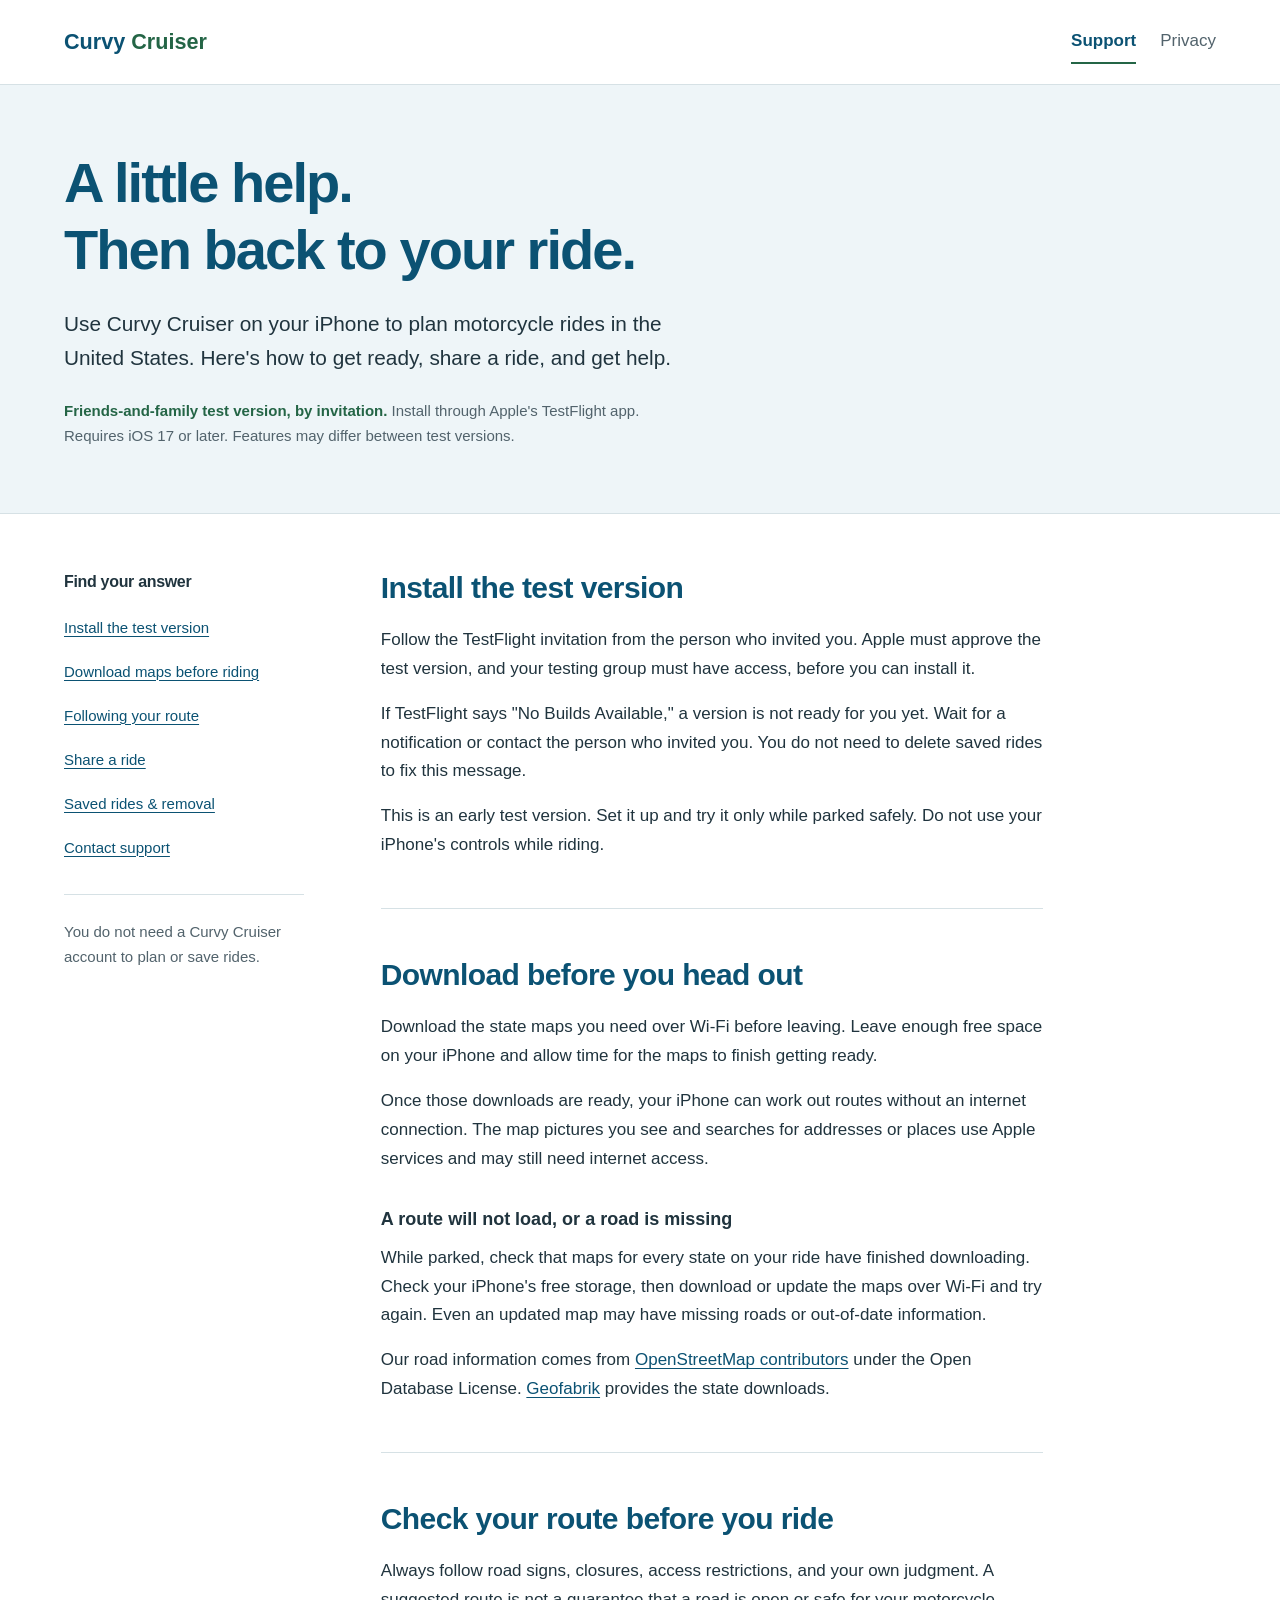
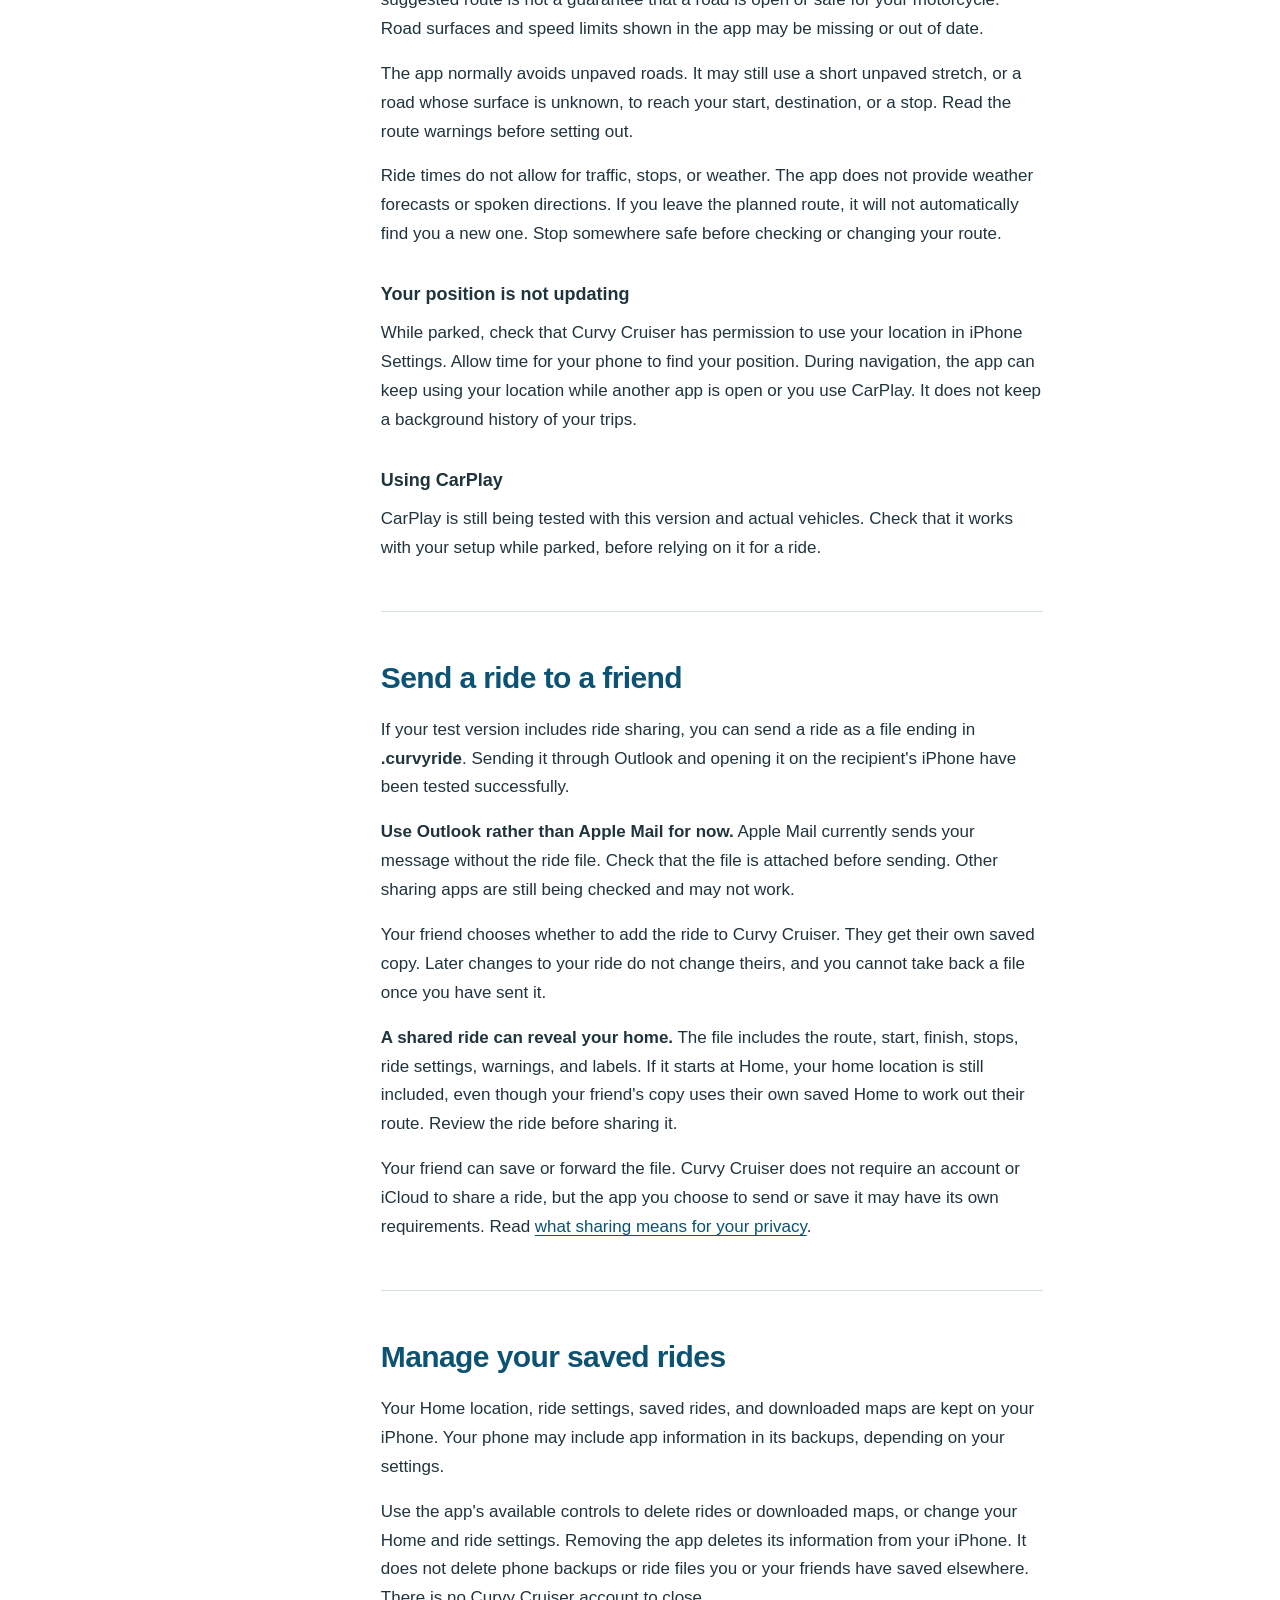
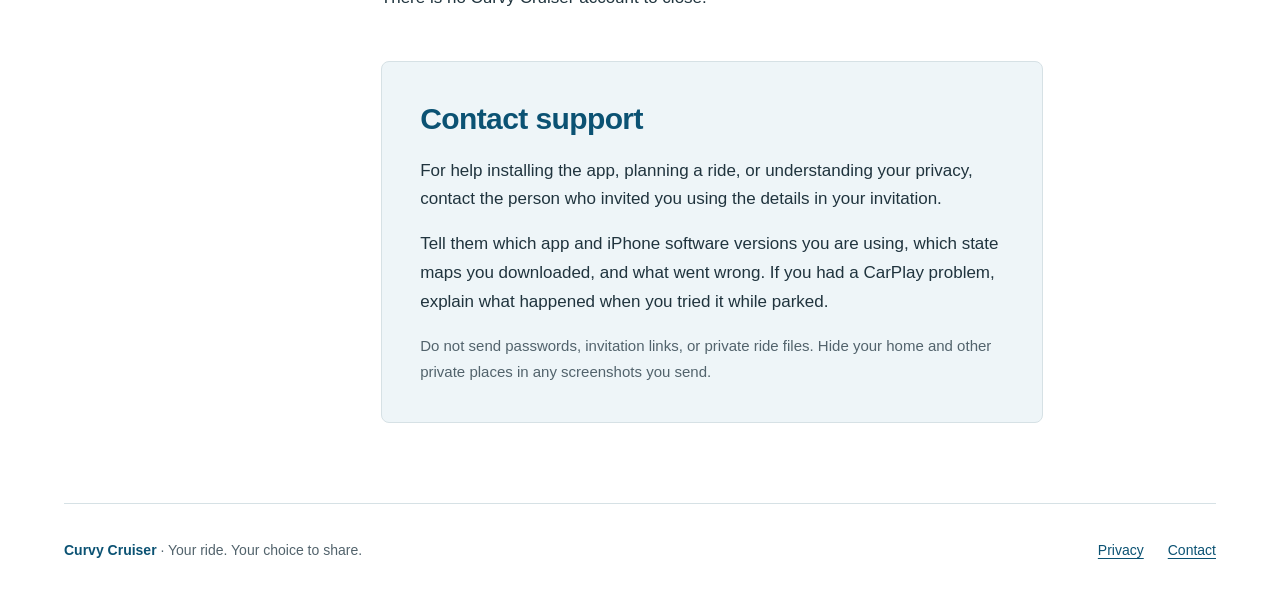
==== curvycruiser/index.html @ 199afbe9 "Publish Curvy Cruiser support and privacy pages Co-authored-by: Copilot App <223556219+Copilot@users" ====
<!doctype html>
<html lang="en">
<head>
  <meta charset="utf-8">
  <meta http-equiv="Content-Security-Policy" content="default-src 'none'; img-src 'self'; style-src 'self'; base-uri 'none'; form-action 'none'">
  <meta name="referrer" content="no-referrer">
  <meta name="viewport" content="width=device-width, initial-scale=1">
  <meta name="description" content="Help with Curvy Cruiser: get ready for a motorcycle ride, download maps, share a ride, and manage saved rides.">
  <meta name="robots" content="noindex, nofollow">
  <title>Support · Curvy Cruiser</title>
  <link rel="stylesheet" href="../pingotrek/styles.css">
</head>
<body>
  <a class="skip-link" href="#main">Skip to content</a>
  <header class="site-header wrap">
    <a class="brand" href="./" aria-label="Curvy Cruiser support home">
      <span>Curvy <span class="brand-green">Cruiser</span></span>
    </a>
    <nav class="primary-nav" aria-label="Main navigation">
      <a href="./" aria-current="page">Support</a>
      <a href="privacy.html">Privacy</a>
    </nav>
  </header>

  <main id="main" tabindex="-1">
    <div class="page-intro">
      <div class="wrap">
        <h1>A little help.<br>Then back to your ride.</h1>
        <p class="lead">Use Curvy Cruiser on your iPhone to plan motorcycle rides in the United States. Here's how to get ready, share a ride, and get help.</p>
        <p class="availability"><strong>Friends-and-family test version, by invitation.</strong> Install through Apple's TestFlight app. Requires iOS 17 or later. Features may differ between test versions.</p>
      </div>
    </div>

    <div class="document-layout wrap">
      <aside class="contents">
        <nav aria-label="On this page">
          <h2>Find your answer</h2>
          <ul>
            <li><a href="#beta">Install the test version</a></li>
            <li><a href="#maps">Download maps before riding</a></li>
            <li><a href="#navigation">Following your route</a></li>
            <li><a href="#sharing">Share a ride</a></li>
            <li><a href="#data">Saved rides &amp; removal</a></li>
            <li><a href="#contact">Contact support</a></li>
          </ul>
        </nav>
        <p>You do not need a Curvy Cruiser account to plan or save rides.</p>
      </aside>

      <div class="document">
        <section id="beta" aria-labelledby="beta-title">
          <h2 id="beta-title">Install the test version</h2>
          <p>Follow the TestFlight invitation from the person who invited you. Apple must approve the test version, and your testing group must have access, before you can install it.</p>
          <p>If TestFlight says "No Builds Available," a version is not ready for you yet. Wait for a notification or contact the person who invited you. You do not need to delete saved rides to fix this message.</p>
          <p>This is an early test version. Set it up and try it only while parked safely. Do not use your iPhone's controls while riding.</p>
        </section>

        <section id="maps" aria-labelledby="maps-title">
          <h2 id="maps-title">Download before you head out</h2>
          <p>Download the state maps you need over Wi-Fi before leaving. Leave enough free space on your iPhone and allow time for the maps to finish getting ready.</p>
          <p>Once those downloads are ready, your iPhone can work out routes without an internet connection. The map pictures you see and searches for addresses or places use Apple services and may still need internet access.</p>
          <h3>A route will not load, or a road is missing</h3>
          <p>While parked, check that maps for every state on your ride have finished downloading. Check your iPhone's free storage, then download or update the maps over Wi-Fi and try again. Even an updated map may have missing roads or out-of-date information.</p>
          <p>Our road information comes from <a href="https://www.openstreetmap.org/copyright">OpenStreetMap contributors</a> under the Open Database License. <a href="https://download.geofabrik.de/north-america/us.html">Geofabrik</a> provides the state downloads.</p>
        </section>

        <section id="navigation" aria-labelledby="navigation-title">
          <h2 id="navigation-title">Check your route before you ride</h2>
          <p>Always follow road signs, closures, access restrictions, and your own judgment. A suggested route is not a guarantee that a road is open or safe for your motorcycle. Road surfaces and speed limits shown in the app may be missing or out of date.</p>
          <p>The app normally avoids unpaved roads. It may still use a short unpaved stretch, or a road whose surface is unknown, to reach your start, destination, or a stop. Read the route warnings before setting out.</p>
          <p>Ride times do not allow for traffic, stops, or weather. The app does not provide weather forecasts or spoken directions. If you leave the planned route, it will not automatically find you a new one. Stop somewhere safe before checking or changing your route.</p>
          <h3>Your position is not updating</h3>
          <p>While parked, check that Curvy Cruiser has permission to use your location in iPhone Settings. Allow time for your phone to find your position. During navigation, the app can keep using your location while another app is open or you use CarPlay. It does not keep a background history of your trips.</p>
          <h3>Using CarPlay</h3>
          <p>CarPlay is still being tested with this version and actual vehicles. Check that it works with your setup while parked, before relying on it for a ride.</p>
        </section>

        <section id="sharing" aria-labelledby="sharing-title">
          <h2 id="sharing-title">Send a ride to a friend</h2>
          <p>If your test version includes ride sharing, you can send a ride as a file ending in <strong>.curvyride</strong>. Sending it through Outlook and opening it on the recipient's iPhone have been tested successfully.</p>
          <p><strong>Use Outlook rather than Apple Mail for now.</strong> Apple Mail currently sends your message without the ride file. Check that the file is attached before sending. Other sharing apps are still being checked and may not work.</p>
          <p>Your friend chooses whether to add the ride to Curvy Cruiser. They get their own saved copy. Later changes to your ride do not change theirs, and you cannot take back a file once you have sent it.</p>
          <p><strong>A shared ride can reveal your home.</strong> The file includes the route, start, finish, stops, ride settings, warnings, and labels. If it starts at Home, your home location is still included, even though your friend's copy uses their own saved Home to work out their route. Review the ride before sharing it.</p>
          <p>Your friend can save or forward the file. Curvy Cruiser does not require an account or iCloud to share a ride, but the app you choose to send or save it may have its own requirements. Read <a href="privacy.html#sharing">what sharing means for your privacy</a>.</p>
        </section>

        <section id="data" aria-labelledby="data-title">
          <h2 id="data-title">Manage your saved rides</h2>
          <p>Your Home location, ride settings, saved rides, and downloaded maps are kept on your iPhone. Your phone may include app information in its backups, depending on your settings.</p>
          <p>Use the app's available controls to delete rides or downloaded maps, or change your Home and ride settings. Removing the app deletes its information from your iPhone. It does not delete phone backups or ride files you or your friends have saved elsewhere. There is no Curvy Cruiser account to close.</p>
        </section>

        <section class="contact-section" id="contact" aria-labelledby="contact-title">
          <h2 id="contact-title">Contact support</h2>
          <p>For help installing the app, planning a ride, or understanding your privacy, contact the person who invited you using the details in your invitation.</p>
          <p>Tell them which app and iPhone software versions you are using, which state maps you downloaded, and what went wrong. If you had a CarPlay problem, explain what happened when you tried it while parked.</p>
          <p class="contact-caution">Do not send passwords, invitation links, or private ride files. Hide your home and other private places in any screenshots you send.</p>
        </section>
      </div>
    </div>
  </main>

  <footer class="site-footer wrap">
    <p>Curvy Cruiser <span>· Your ride. Your choice to share.</span></p>
    <nav aria-label="Footer navigation">
      <a href="privacy.html">Privacy</a>
      <a href="#contact">Contact</a>
    </nav>
  </footer>
</body>
</html>
---- pingotrek/styles.css ----
:root {
  color-scheme: light;
  --ink: #20343e;
  --muted: #52636c;
  --blue: #0b5273;
  --green: #246546;
  --paper: #ffffff;
  --sky: #eef5f8;
  --line: #d6e1e5;
  --focus: #005b87;
}

* {
  box-sizing: border-box;
}

html {
  scroll-padding-top: 1.5rem;
}

body {
  margin: 0;
  background: var(--paper);
  color: var(--ink);
  font-family: -apple-system, BlinkMacSystemFont, "Segoe UI", sans-serif;
  font-size: 1.0625rem;
  line-height: 1.7;
  -webkit-text-size-adjust: 100%;
}

a {
  color: var(--blue);
  text-underline-offset: 0.2em;
  text-decoration-thickness: 1px;
  overflow-wrap: anywhere;
}

a:hover {
  text-decoration-thickness: 2px;
}

a:focus-visible {
  outline: 3px solid var(--focus);
  outline-offset: 5px;
  border-radius: 2px;
}

main:focus {
  outline: none;
}

.wrap {
  width: min(100% - 5rem, 72rem);
  margin-inline: auto;
}

.skip-link {
  position: absolute;
  z-index: 2;
  top: 0.5rem;
  left: 1rem;
  padding: 0.65rem 1rem;
  transform: translateY(-200%);
  background: var(--paper);
  font-weight: 650;
}

.skip-link:focus {
  transform: translateY(0);
}

.site-header {
  display: flex;
  justify-content: space-between;
  align-items: center;
  gap: 1rem 2rem;
  flex-wrap: wrap;
  padding-block: 1.25rem;
}

.brand {
  display: inline-flex;
  align-items: center;
  gap: 0.6rem;
  font-size: 1.35rem;
  font-weight: 700;
  line-height: 1.2;
  text-decoration: none;
}

.brand img {
  display: block;
  flex-shrink: 0;
}

.brand-green {
  color: var(--green);
}

.primary-nav,
.site-footer nav {
  display: flex;
  flex-wrap: wrap;
  gap: 0.5rem 1.5rem;
}

.primary-nav a,
.site-footer nav a {
  display: inline-flex;
  min-height: 44px;
  align-items: center;
}

.primary-nav a {
  color: var(--muted);
  border-bottom: 2px solid transparent;
  text-decoration: none;
}

.primary-nav a[aria-current="page"] {
  color: var(--blue);
  border-bottom-color: var(--green);
  font-weight: 650;
}

.primary-nav a:hover {
  color: var(--blue);
  border-bottom-color: var(--blue);
}

.page-intro {
  padding-block: clamp(2.5rem, 5vw, 4.5rem);
  background: var(--sky);
  border-block: 1px solid var(--line);
}

h1,
h2,
h3 {
  color: var(--blue);
  line-height: 1.2;
  text-wrap: balance;
}

h1 {
  max-width: 23ch;
  margin: 0;
  font-size: clamp(2.25rem, 4.5vw, 3.5rem);
  font-weight: 700;
  letter-spacing: -0.035em;
}

.lead {
  max-width: 54ch;
  margin-block: 1.5rem 0;
  font-size: clamp(1.125rem, 2vw, 1.3rem);
  line-height: 1.6;
}

.availability {
  max-width: 72ch;
  margin-block: 1.5rem 0;
  color: var(--muted);
  font-size: 0.9375rem;
}

.availability strong {
  color: var(--green);
}

.updated {
  margin-block: 1.5rem 0;
  color: var(--muted);
  font-size: 0.9375rem;
}

.document-layout {
  display: grid;
  grid-template-columns: minmax(12rem, 15rem) minmax(0, 1fr);
  gap: clamp(2.5rem, 6vw, 6rem);
  padding-block: 3.5rem 5rem;
}

.contents {
  font-size: 0.9375rem;
}

.contents h2 {
  margin: 0 0 0.75rem;
  color: var(--ink);
  font-size: 1rem;
  line-height: 1.5;
}

.contents ul {
  margin: 0;
  padding: 0;
  list-style: none;
}

.contents li a {
  display: block;
  min-height: 44px;
  padding-block: 0.6rem;
  line-height: 1.6;
}

.contents > p {
  margin: 1.5rem 0 0;
  padding-top: 1.5rem;
  border-top: 1px solid var(--line);
  color: var(--muted);
}

.document {
  min-width: 0;
  max-width: 70ch;
}

section {
  scroll-margin-top: 1.5rem;
}

.document section + section {
  margin-top: 3rem;
  padding-top: 3rem;
  border-top: 1px solid var(--line);
}

h2 {
  margin: 0 0 1.25rem;
  font-size: clamp(1.5rem, 2.5vw, 1.875rem);
  letter-spacing: -0.02em;
}

h3 {
  margin: 2rem 0 0.75rem;
  color: var(--ink);
  font-size: 1.125rem;
  line-height: 1.45;
}

p {
  margin: 0 0 1rem;
}

section > :last-child {
  margin-bottom: 0;
}

.invitation-list {
  margin: 1.75rem 0;
}

.invitation-list > div {
  padding-block: 1.25rem;
  border-top: 1px solid var(--line);
}

.invitation-list > div:last-child {
  border-bottom: 1px solid var(--line);
}

dt {
  color: var(--green);
  font-size: 1.125rem;
  font-weight: 700;
}

dd {
  margin: 0.4rem 0 0;
}

.summary-list {
  margin: 0 0 1.5rem;
  padding-left: 1.2rem;
}

.summary-list li {
  margin-bottom: 0.9rem;
  padding-left: 0.25rem;
}

.summary-list li::marker {
  color: var(--green);
}

.contact-section {
  background: var(--sky);
  padding: clamp(1.5rem, 3vw, 2.5rem);
  border-radius: 0.5rem;
}

.document section.contact-section {
  padding-top: clamp(1.5rem, 3vw, 2.5rem);
  border: 1px solid var(--line);
}

.contact-link {
  display: inline-flex;
  align-items: center;
  justify-content: space-between;
  gap: 1rem;
  min-height: 48px;
  margin-block: 0.5rem 1.5rem;
  padding: 0.75rem 1.125rem;
  border: 1px solid var(--blue);
  border-radius: 0.35rem;
  background: var(--blue);
  color: var(--paper);
  font-weight: 650;
  line-height: 1.5;
  text-decoration: none;
}

.contact-link:hover {
  background: var(--ink);
  text-decoration: underline;
}

.contact-caution {
  color: var(--muted);
  font-size: 0.9375rem;
}

.site-footer {
  display: flex;
  align-items: center;
  justify-content: space-between;
  gap: 0.5rem 2rem;
  flex-wrap: wrap;
  padding-block: 1.5rem 2rem;
  border-top: 1px solid var(--line);
  font-size: 0.875rem;
}

.site-footer p {
  margin: 0;
  color: var(--blue);
  font-weight: 650;
}

.site-footer p span {
  color: var(--muted);
  font-weight: 400;
}

.not-found {
  min-height: 65vh;
  padding-block: 4rem;
}

.not-found h1 {
  margin-bottom: 1.5rem;
}

@media (max-width: 56rem) {
  .document-layout {
    grid-template-columns: minmax(0, 1fr);
    gap: 2.5rem;
    padding-block: 2.5rem 3.5rem;
  }

  .contents {
    padding-bottom: 2rem;
    border-bottom: 1px solid var(--line);
  }

  .contents ul {
    display: grid;
    grid-template-columns: repeat(2, minmax(0, 1fr));
    column-gap: 1.5rem;
  }

  .contents > p {
    margin-top: 1rem;
    padding-top: 0;
    border: 0;
  }

  .document {
    max-width: 70ch;
  }
}

@media (max-width: 35rem) {
  .wrap {
    width: calc(100% - 2.5rem);
  }

  .site-header {
    column-gap: 1rem;
    padding-block: 1rem;
  }

  .brand {
    gap: 0.35rem;
    font-size: 1.125rem;
  }

  .brand img {
    width: 40px;
    height: 40px;
  }

  .primary-nav {
    gap: 1rem;
    font-size: 0.9375rem;
  }

  .contents ul {
    grid-template-columns: minmax(0, 1fr);
  }

  .document section + section {
    margin-top: 2.5rem;
    padding-top: 2.5rem;
  }
}

@media (forced-colors: active) {
  .contact-link {
    border: 1px solid ButtonText;
  }

  .primary-nav a[aria-current="page"] {
    border-bottom-color: LinkText;
  }
}

@media print {
  .skip-link,
  .primary-nav,
  .contents,
  .site-footer nav {
    display: none;
  }

  .wrap {
    width: 100%;
  }

  .document-layout {
    display: block;
    padding-block: 2rem;
  }

  .page-intro,
  .contact-section,
  .contact-link {
    background: none;
    color: var(--ink);
  }

  h2,
  h3 {
    break-after: avoid;
  }
}
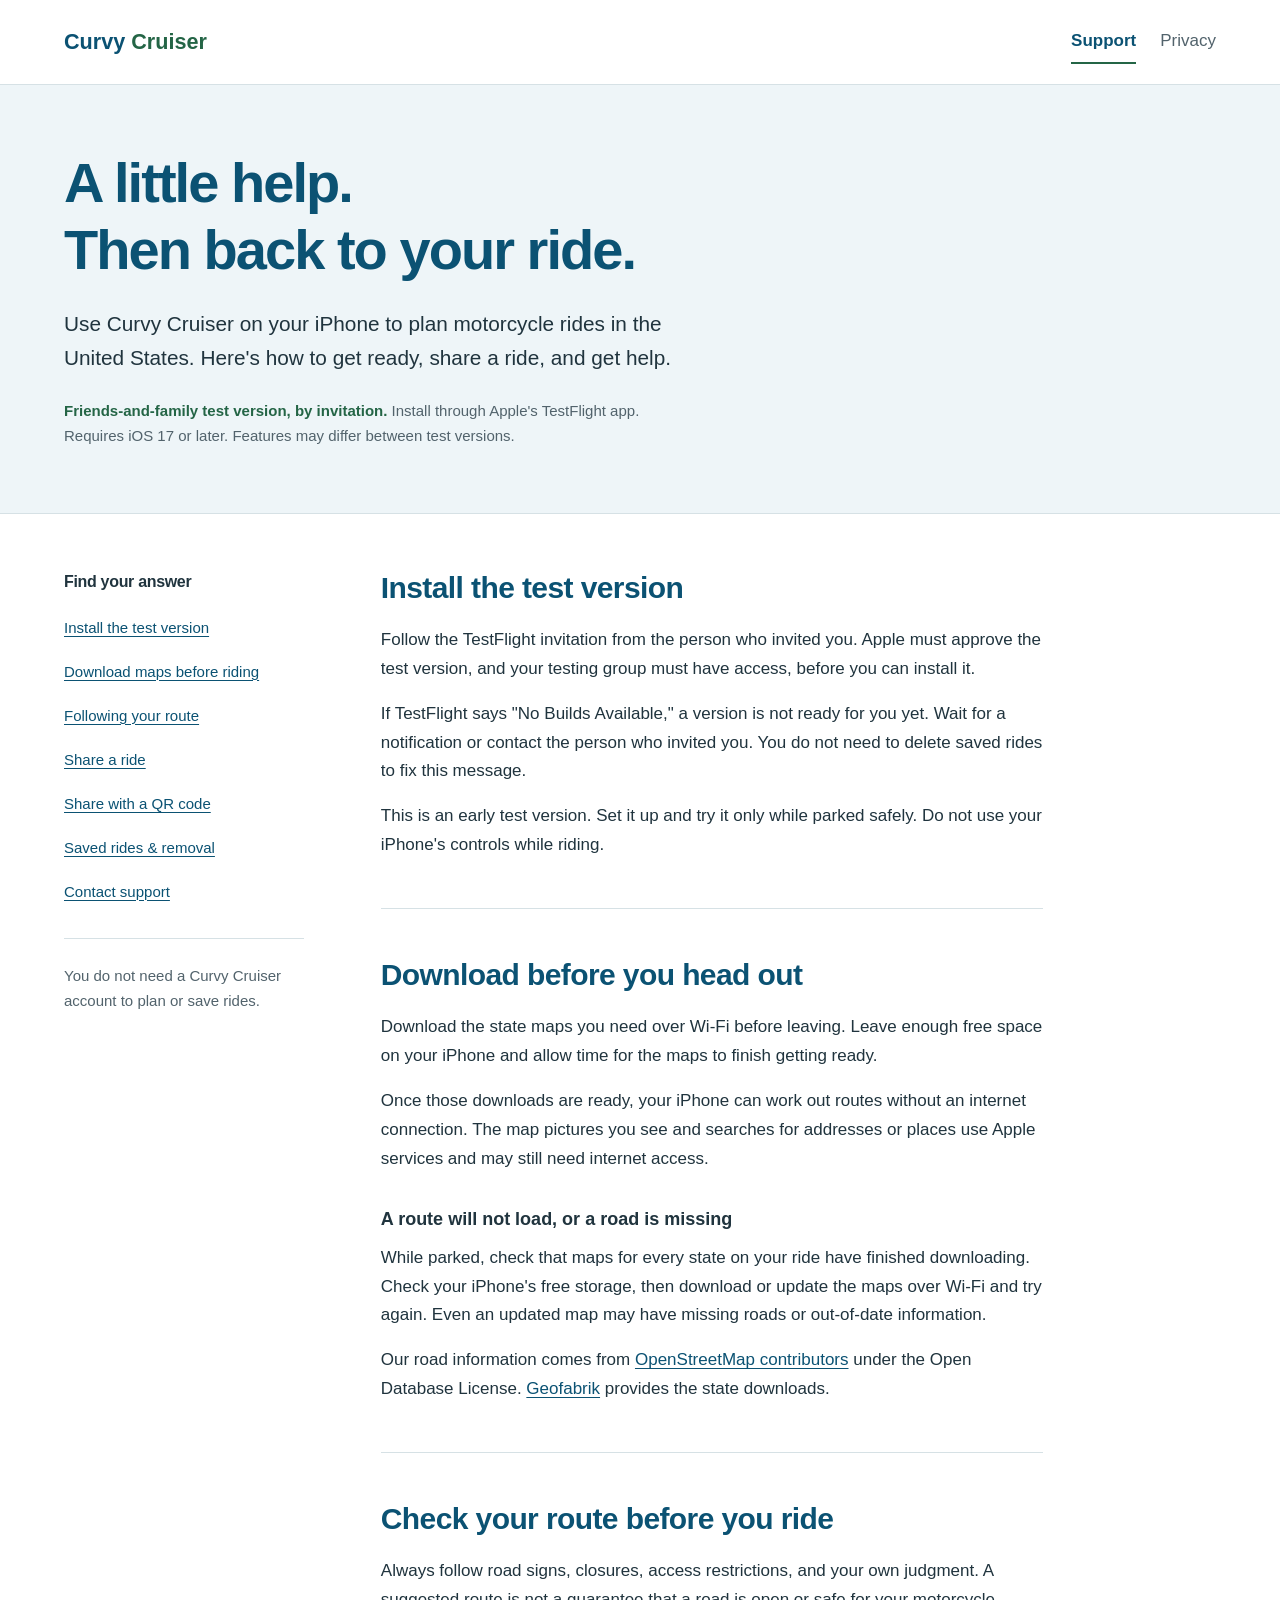
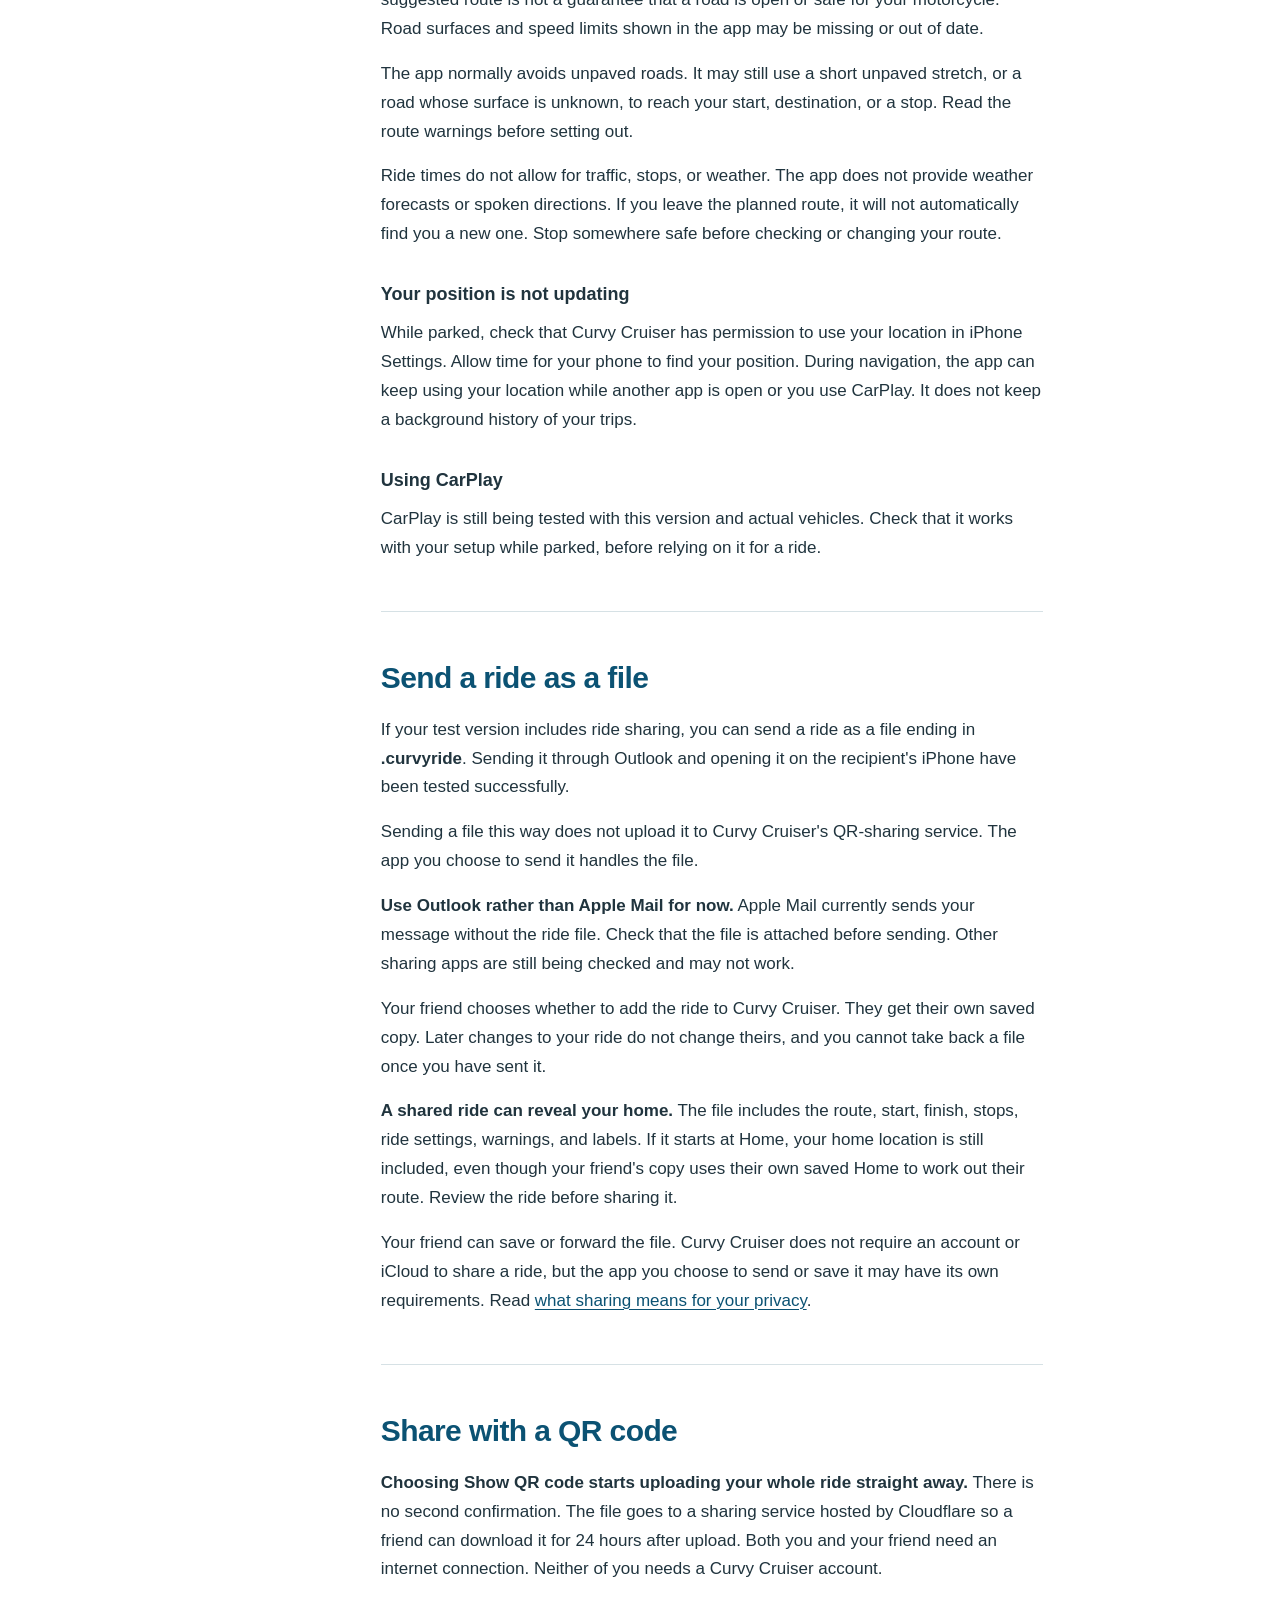
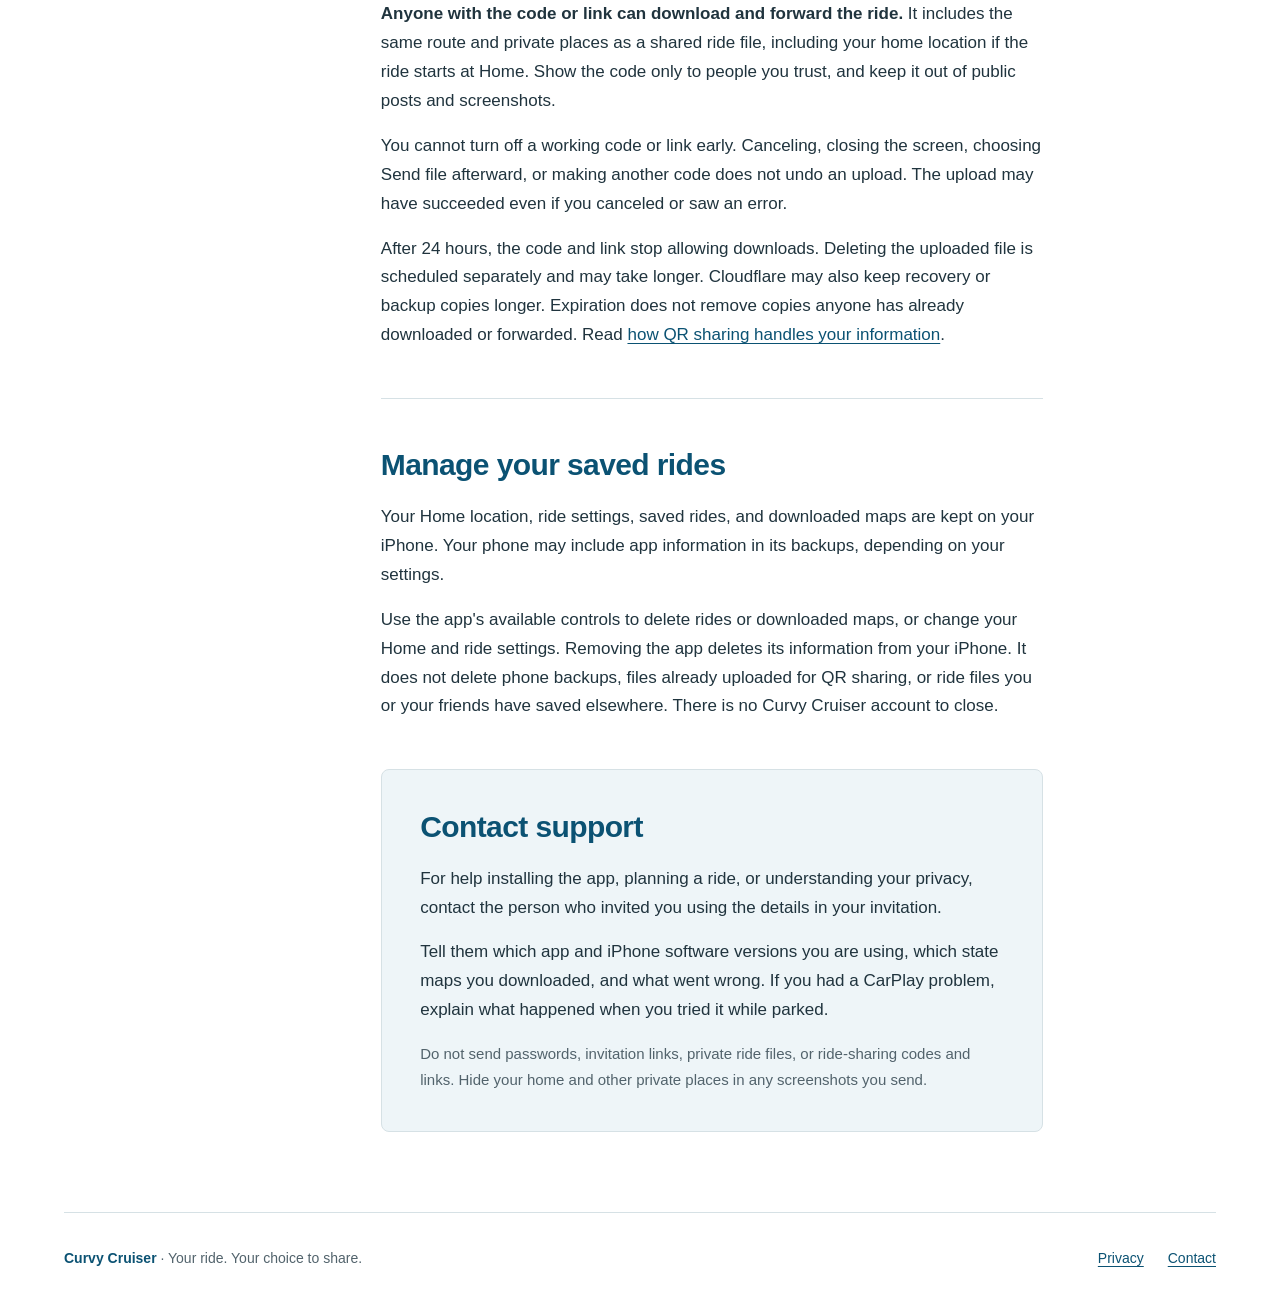
==== commit 3b320b10: "Update Curvy Cruiser QR sharing privacy disclosures Co-authored-by: Copilot App <223556219+Copilot@u" ====
--- a/curvycruiser/index.html
+++ b/curvycruiser/index.html
@@ -40,6 +40,7 @@
             <li><a href="#maps">Download maps before riding</a></li>
             <li><a href="#navigation">Following your route</a></li>
             <li><a href="#sharing">Share a ride</a></li>
+            <li><a href="#qr-sharing">Share with a QR code</a></li>
             <li><a href="#data">Saved rides &amp; removal</a></li>
             <li><a href="#contact">Contact support</a></li>
           </ul>
@@ -76,25 +77,34 @@
         </section>
 
         <section id="sharing" aria-labelledby="sharing-title">
-          <h2 id="sharing-title">Send a ride to a friend</h2>
+          <h2 id="sharing-title">Send a ride as a file</h2>
           <p>If your test version includes ride sharing, you can send a ride as a file ending in <strong>.curvyride</strong>. Sending it through Outlook and opening it on the recipient's iPhone have been tested successfully.</p>
+          <p>Sending a file this way does not upload it to Curvy Cruiser's QR-sharing service. The app you choose to send it handles the file.</p>
           <p><strong>Use Outlook rather than Apple Mail for now.</strong> Apple Mail currently sends your message without the ride file. Check that the file is attached before sending. Other sharing apps are still being checked and may not work.</p>
           <p>Your friend chooses whether to add the ride to Curvy Cruiser. They get their own saved copy. Later changes to your ride do not change theirs, and you cannot take back a file once you have sent it.</p>
           <p><strong>A shared ride can reveal your home.</strong> The file includes the route, start, finish, stops, ride settings, warnings, and labels. If it starts at Home, your home location is still included, even though your friend's copy uses their own saved Home to work out their route. Review the ride before sharing it.</p>
           <p>Your friend can save or forward the file. Curvy Cruiser does not require an account or iCloud to share a ride, but the app you choose to send or save it may have its own requirements. Read <a href="privacy.html#sharing">what sharing means for your privacy</a>.</p>
         </section>
 
+        <section id="qr-sharing" aria-labelledby="qr-sharing-title">
+          <h2 id="qr-sharing-title">Share with a QR code</h2>
+          <p><strong>Choosing Show QR code starts uploading your whole ride straight away.</strong> There is no second confirmation. The file goes to a sharing service hosted by Cloudflare so a friend can download it for 24 hours after upload. Both you and your friend need an internet connection. Neither of you needs a Curvy Cruiser account.</p>
+          <p><strong>Anyone with the code or link can download and forward the ride.</strong> It includes the same route and private places as a shared ride file, including your home location if the ride starts at Home. Show the code only to people you trust, and keep it out of public posts and screenshots.</p>
+          <p>You cannot turn off a working code or link early. Canceling, closing the screen, choosing Send file afterward, or making another code does not undo an upload. The upload may have succeeded even if you canceled or saw an error.</p>
+          <p>After 24 hours, the code and link stop allowing downloads. Deleting the uploaded file is scheduled separately and may take longer. Cloudflare may also keep recovery or backup copies longer. Expiration does not remove copies anyone has already downloaded or forwarded. Read <a href="privacy.html#qr-sharing">how QR sharing handles your information</a>.</p>
+        </section>
+
         <section id="data" aria-labelledby="data-title">
           <h2 id="data-title">Manage your saved rides</h2>
           <p>Your Home location, ride settings, saved rides, and downloaded maps are kept on your iPhone. Your phone may include app information in its backups, depending on your settings.</p>
-          <p>Use the app's available controls to delete rides or downloaded maps, or change your Home and ride settings. Removing the app deletes its information from your iPhone. It does not delete phone backups or ride files you or your friends have saved elsewhere. There is no Curvy Cruiser account to close.</p>
+          <p>Use the app's available controls to delete rides or downloaded maps, or change your Home and ride settings. Removing the app deletes its information from your iPhone. It does not delete phone backups, files already uploaded for QR sharing, or ride files you or your friends have saved elsewhere. There is no Curvy Cruiser account to close.</p>
         </section>
 
         <section class="contact-section" id="contact" aria-labelledby="contact-title">
           <h2 id="contact-title">Contact support</h2>
           <p>For help installing the app, planning a ride, or understanding your privacy, contact the person who invited you using the details in your invitation.</p>
           <p>Tell them which app and iPhone software versions you are using, which state maps you downloaded, and what went wrong. If you had a CarPlay problem, explain what happened when you tried it while parked.</p>
-          <p class="contact-caution">Do not send passwords, invitation links, or private ride files. Hide your home and other private places in any screenshots you send.</p>
+          <p class="contact-caution">Do not send passwords, invitation links, private ride files, or ride-sharing codes and links. Hide your home and other private places in any screenshots you send.</p>
         </section>
       </div>
     </div>
